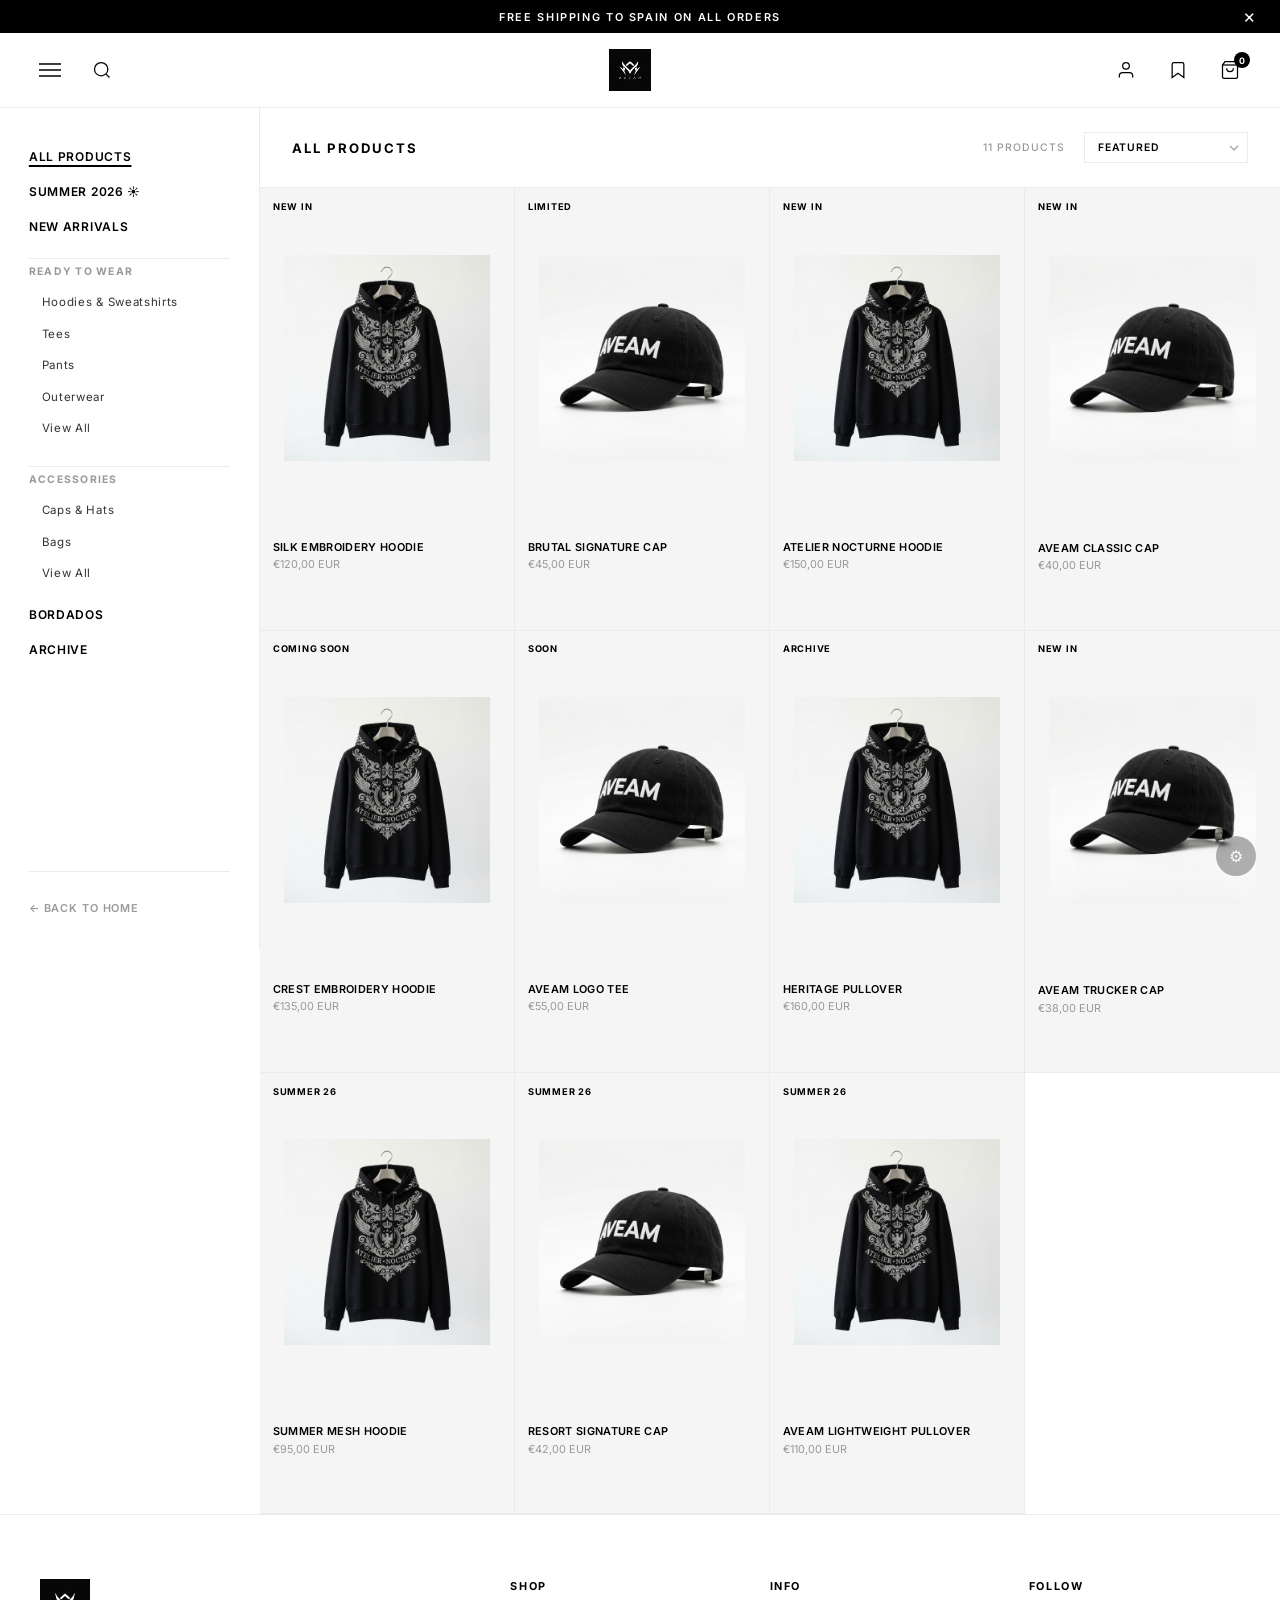
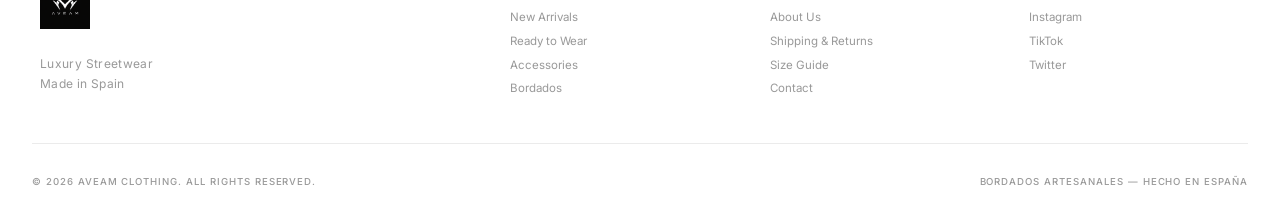
==== collections.html @ 3dc78bde "feat: implement collections page with sidebar, product grid, and cart functionality" ====
<!DOCTYPE html>
<html lang="es">
<head>
    <meta charset="UTF-8">
    <meta name="viewport" content="width=device-width, initial-scale=1.0">
    <title>AVEAM | Collections</title>
    <meta name="description" content="Browse the full AVEAM collection. Luxury embroidered streetwear, hoodies, caps and accessories. Made in Spain.">
    <link href="https://fonts.googleapis.com/css2?family=Inter:wght@300;400;500;600;700;800;900&display=swap" rel="stylesheet">
    <link rel="stylesheet" href="store.css">
    <link rel="stylesheet" href="collections.css">
</head>
<body class="collections-body">

    <!-- Announcement Bar -->
    <div class="announcement-bar" id="announcement-bar">
        <span>FREE SHIPPING TO SPAIN ON ALL ORDERS</span>
        <button class="announcement-close" id="announcement-close" aria-label="Close">&times;</button>
    </div>

    <!-- Header -->
    <header class="store-header" id="store-header">
        <div class="header-left">
            <button class="header-icon menu-toggle" id="menu-toggle" aria-label="Open menu">
                <svg width="22" height="14" viewBox="0 0 22 14" fill="none">
                    <line y1="1" x2="22" y2="1" stroke="currentColor" stroke-width="1.5"/>
                    <line y1="7" x2="22" y2="7" stroke="currentColor" stroke-width="1.5"/>
                    <line y1="13" x2="22" y2="13" stroke="currentColor" stroke-width="1.5"/>
                </svg>
            </button>
            <button class="header-icon" id="search-toggle" aria-label="Search">
                <svg width="20" height="20" viewBox="0 0 24 24" fill="none" stroke="currentColor" stroke-width="1.5">
                    <circle cx="11" cy="11" r="8"/><line x1="21" y1="21" x2="16.65" y2="16.65"/>
                </svg>
            </button>
        </div>
        <a href="index.html" class="header-logo">
            <img src="logos/logo.png" alt="AVEAM" class="logo-img">
        </a>
        <div class="header-right">
            <button class="header-icon" aria-label="Account">
                <svg width="20" height="20" viewBox="0 0 24 24" fill="none" stroke="currentColor" stroke-width="1.5">
                    <path d="M20 21v-2a4 4 0 0 0-4-4H8a4 4 0 0 0-4 4v2"/><circle cx="12" cy="7" r="4"/>
                </svg>
            </button>
            <button class="header-icon" aria-label="Wishlist">
                <svg width="20" height="20" viewBox="0 0 24 24" fill="none" stroke="currentColor" stroke-width="1.5">
                    <path d="M19 21l-7-5-7 5V5a2 2 0 0 1 2-2h10a2 2 0 0 1 2 2z"/>
                </svg>
            </button>
            <button class="header-icon cart-toggle" id="cart-toggle" aria-label="Cart">
                <svg width="20" height="20" viewBox="0 0 24 24" fill="none" stroke="currentColor" stroke-width="1.5">
                    <path d="M6 2L3 6v14a2 2 0 0 0 2 2h14a2 2 0 0 0 2-2V6l-3-4z"/><line x1="3" y1="6" x2="21" y2="6"/><path d="M16 10a4 4 0 0 1-8 0"/>
                </svg>
                <span class="cart-count" id="cart-count">0</span>
            </button>
        </div>
    </header>

    <!-- Search Overlay -->
    <div class="search-overlay" id="search-overlay">
        <div class="search-container">
            <input type="text" class="search-input" id="search-input" placeholder="SEARCH AVEAM..." autocomplete="off">
            <button class="search-close" id="search-close" aria-label="Close search">
                <svg width="20" height="20" viewBox="0 0 24 24" fill="none" stroke="currentColor" stroke-width="1.5">
                    <line x1="18" y1="6" x2="6" y2="18"/><line x1="6" y1="6" x2="18" y2="18"/>
                </svg>
            </button>
        </div>
    </div>

    <!-- Mobile Sidebar Overlay -->
    <div class="sidebar-overlay" id="sidebar-overlay"></div>

    <!-- Main Layout: Sidebar + Grid -->
    <div class="collections-layout">

        <!-- Left Sidebar (persistent on desktop, drawer on mobile) -->
        <aside class="shop-sidebar" id="shop-sidebar">
            <div class="shop-sidebar-header">
                <button class="sidebar-close-mobile" id="sidebar-close" aria-label="Close">
                    <svg width="18" height="18" viewBox="0 0 24 24" fill="none" stroke="currentColor" stroke-width="1.5">
                        <line x1="18" y1="6" x2="6" y2="18"/><line x1="6" y1="6" x2="18" y2="18"/>
                    </svg>
                </button>
            </div>

            <nav class="shop-categories">
                <a href="#" class="cat-link active" data-cat="all">ALL PRODUCTS</a>
                <a href="#" class="cat-link" data-cat="summer">SUMMER 2026 ☀</a>
                <a href="#" class="cat-link" data-cat="new-arrivals">NEW ARRIVALS</a>

                <div class="cat-group">
                    <span class="cat-group-title">READY TO WEAR</span>
                    <a href="#" class="cat-link sub" data-cat="hoodies">Hoodies & Sweatshirts</a>
                    <a href="#" class="cat-link sub" data-cat="tees">Tees</a>
                    <a href="#" class="cat-link sub" data-cat="pants">Pants</a>
                    <a href="#" class="cat-link sub" data-cat="outerwear">Outerwear</a>
                    <a href="#" class="cat-link sub" data-cat="rtw-all">View All</a>
                </div>

                <div class="cat-group">
                    <span class="cat-group-title">ACCESSORIES</span>
                    <a href="#" class="cat-link sub" data-cat="caps">Caps & Hats</a>
                    <a href="#" class="cat-link sub" data-cat="bags">Bags</a>
                    <a href="#" class="cat-link sub" data-cat="acc-all">View All</a>
                </div>

                <a href="#" class="cat-link" data-cat="bordados">BORDADOS</a>
                <a href="#" class="cat-link" data-cat="archive">ARCHIVE</a>
            </nav>

            <div class="shop-sidebar-footer">
                <a href="index.html" class="back-home-link">← BACK TO HOME</a>
            </div>
        </aside>

        <!-- Right Content -->
        <main class="shop-main">
            <!-- Category Header -->
            <div class="shop-header">
                <h1 class="shop-title" id="shop-title">ALL PRODUCTS</h1>
                <div class="shop-controls">
                    <span class="product-count" id="product-count">0 PRODUCTS</span>
                    <button class="refine-btn mobile-filter" id="mobile-filter-btn">
                        <svg width="16" height="16" viewBox="0 0 24 24" fill="none" stroke="currentColor" stroke-width="1.5">
                            <line x1="4" y1="6" x2="20" y2="6"/><line x1="4" y1="12" x2="20" y2="12"/><line x1="4" y1="18" x2="20" y2="18"/>
                            <circle cx="8" cy="6" r="2" fill="currentColor"/><circle cx="16" cy="12" r="2" fill="currentColor"/><circle cx="10" cy="18" r="2" fill="currentColor"/>
                        </svg>
                        FILTER
                    </button>
                    <div class="sort-dropdown">
                        <select id="sort-select" class="sort-select">
                            <option value="featured">FEATURED</option>
                            <option value="price-asc">PRICE: LOW TO HIGH</option>
                            <option value="price-desc">PRICE: HIGH TO LOW</option>
                            <option value="newest">NEWEST</option>
                        </select>
                    </div>
                </div>
            </div>

            <!-- Product Grid -->
            <div class="shop-grid" id="shop-grid">
                <!-- Products injected by JS -->
            </div>

            <!-- Empty State -->
            <div class="shop-empty" id="shop-empty" style="display:none;">
                <svg width="48" height="48" viewBox="0 0 24 24" fill="none" stroke="#ccc" stroke-width="1">
                    <path d="M6 2L3 6v14a2 2 0 0 0 2 2h14a2 2 0 0 0 2-2V6l-3-4z"/><line x1="3" y1="6" x2="21" y2="6"/><path d="M16 10a4 4 0 0 1-8 0"/>
                </svg>
                <p>No products found in this category</p>
                <a href="#" class="cat-link reset-link" data-cat="all">VIEW ALL PRODUCTS</a>
            </div>
        </main>
    </div>

    <!-- Cart Drawer -->
    <div class="cart-overlay" id="cart-overlay"></div>
    <aside class="cart-drawer" id="cart-drawer">
        <div class="cart-header">
            <h3>YOUR BAG</h3>
            <button class="cart-close" id="cart-close" aria-label="Close cart">
                <svg width="20" height="20" viewBox="0 0 24 24" fill="none" stroke="currentColor" stroke-width="1.5">
                    <line x1="18" y1="6" x2="6" y2="18"/><line x1="6" y1="6" x2="18" y2="18"/>
                </svg>
            </button>
        </div>
        <div class="cart-items" id="cart-items">
            <div class="cart-empty" id="cart-empty">
                <svg width="48" height="48" viewBox="0 0 24 24" fill="none" stroke="#ccc" stroke-width="1">
                    <path d="M6 2L3 6v14a2 2 0 0 0 2 2h14a2 2 0 0 0 2-2V6l-3-4z"/><line x1="3" y1="6" x2="21" y2="6"/><path d="M16 10a4 4 0 0 1-8 0"/>
                </svg>
                <p>Your bag is empty</p>
            </div>
        </div>
        <div class="cart-footer" id="cart-footer" style="display:none;">
            <div class="cart-total">
                <span>TOTAL</span>
                <span id="cart-total-price">€0,00</span>
            </div>
            <button class="checkout-btn">CHECKOUT</button>
            <p class="cart-shipping-note">Free shipping to Spain on all orders</p>
        </div>
    </aside>

    <!-- Footer -->
    <footer class="store-footer">
        <div class="footer-grid">
            <div class="footer-col">
                <img src="logos/logo.png" alt="AVEAM" class="footer-logo">
                <p class="footer-tagline">Luxury Streetwear<br>Made in Spain</p>
            </div>
            <div class="footer-col">
                <h4>SHOP</h4>
                <a href="collections.html?cat=new-arrivals">New Arrivals</a>
                <a href="collections.html?cat=rtw-all">Ready to Wear</a>
                <a href="collections.html?cat=acc-all">Accessories</a>
                <a href="collections.html?cat=bordados">Bordados</a>
            </div>
            <div class="footer-col">
                <h4>INFO</h4>
                <a href="#">About Us</a>
                <a href="#">Shipping & Returns</a>
                <a href="#">Size Guide</a>
                <a href="#">Contact</a>
            </div>
            <div class="footer-col">
                <h4>FOLLOW</h4>
                <a href="#">Instagram</a>
                <a href="#">TikTok</a>
                <a href="#">Twitter</a>
            </div>
        </div>
        <div class="footer-bottom">
            <span>© 2026 AVEAM CLOTHING. ALL RIGHTS RESERVED.</span>
            <span>BORDADOS ARTESANALES — HECHO EN ESPAÑA</span>
        </div>
    </footer>

    <a href="hub.html" class="hub-access" title="Admin Hub">⚙</a>

    <script src="collections.js"></script>
</body>
</html>
---- store.css ----
/* ============================================
   AVEAM STORE — Luxury Minimalist (Amiri-inspired)
   ============================================ */

@import url('https://fonts.googleapis.com/css2?family=Inter:wght@300;400;500;600;700;800;900&display=swap');

*, *::before, *::after {
    margin: 0;
    padding: 0;
    box-sizing: border-box;
}

:root {
    --white: #ffffff;
    --off-white: #f5f5f5;
    --light-gray: #ebebeb;
    --mid-gray: #999;
    --dark-gray: #333;
    --black: #000000;
    --font: 'Inter', -apple-system, BlinkMacSystemFont, 'Helvetica Neue', sans-serif;
    --ease: cubic-bezier(0.16, 1, 0.3, 1);
}

html { scroll-behavior: smooth; }

body {
    font-family: var(--font);
    background: var(--white);
    color: var(--black);
    overflow-x: hidden;
    -webkit-font-smoothing: antialiased;
}

a { color: inherit; text-decoration: none; }
button { cursor: pointer; background: none; border: none; font-family: var(--font); color: inherit; }
img { display: block; max-width: 100%; }

/* Scrollbar */
::-webkit-scrollbar { width: 4px; }
::-webkit-scrollbar-track { background: var(--white); }
::-webkit-scrollbar-thumb { background: var(--black); }

/* ── Announcement Bar ── */
.announcement-bar {
    background: var(--black);
    color: var(--white);
    text-align: center;
    padding: 0.6rem 2rem;
    font-size: 0.68rem;
    font-weight: 600;
    letter-spacing: 0.15em;
    position: relative;
    z-index: 1001;
    transition: transform 0.4s var(--ease), opacity 0.4s var(--ease);
}
.announcement-bar.hidden { transform: translateY(-100%); opacity: 0; height: 0; padding: 0; overflow: hidden; }
.announcement-close {
    position: absolute; right: 1.5rem; top: 50%; transform: translateY(-50%);
    color: var(--white); font-size: 1.2rem; line-height: 1;
}

/* ── Header ── */
.store-header {
    position: sticky; top: 0; z-index: 1000;
    display: flex; justify-content: space-between; align-items: center;
    padding: 1rem 2rem;
    background: var(--white);
    border-bottom: 1px solid var(--light-gray);
    transition: box-shadow 0.3s ease;
}
.store-header.scrolled { box-shadow: 0 1px 10px rgba(0,0,0,0.06); }

.header-left, .header-right { display: flex; align-items: center; gap: 1rem; min-width: 120px; }
.header-right { justify-content: flex-end; }

.header-icon {
    display: flex; align-items: center; justify-content: center;
    width: 36px; height: 36px; position: relative;
    transition: opacity 0.2s;
}
.header-icon:hover { opacity: 0.5; }

.header-logo { display: flex; align-items: center; }
.logo-img {
    height: 42px; width: auto;
    filter: invert(0);
    transition: opacity 0.3s;
}
.logo-img:hover { opacity: 0.7; }

.cart-count {
    position: absolute; top: 0; right: -2px;
    background: var(--black); color: var(--white);
    font-size: 0.55rem; font-weight: 700;
    width: 16px; height: 16px; border-radius: 50%;
    display: flex; align-items: center; justify-content: center;
}

/* ── Sidebar Navigation ── */
.sidebar-overlay {
    position: fixed; inset: 0; background: rgba(0,0,0,0.4);
    z-index: 2000; opacity: 0; pointer-events: none;
    transition: opacity 0.4s var(--ease);
}
.sidebar-overlay.active { opacity: 1; pointer-events: all; }

.sidebar-nav {
    position: fixed; top: 0; left: 0; bottom: 0;
    width: 440px; max-width: 85vw;
    background: var(--off-white);
    z-index: 2001;
    display: flex; flex-direction: column;
    padding: 2rem;
    transform: translateX(-100%);
    transition: transform 0.5s var(--ease);
}
.sidebar-nav.active { transform: translateX(0); }

.sidebar-header {
    display: flex; align-items: center; gap: 1rem;
    margin-bottom: 3rem;
}
.sidebar-close { display: flex; align-items: center; }
.sidebar-close:hover { opacity: 0.5; }

.sidebar-links {
    list-style: none; flex: 1;
    display: flex; flex-direction: column; gap: 0.2rem;
}
.sidebar-link {
    display: block; padding: 0.9rem 0;
    font-size: 0.85rem; font-weight: 700;
    letter-spacing: 0.08em;
    transition: opacity 0.2s, padding-left 0.3s var(--ease);
    border-bottom: 1px solid transparent;
}
.sidebar-link:hover { opacity: 0.5; padding-left: 0.5rem; }
.sidebar-link.active { border-bottom-color: var(--black); }

.sidebar-footer {
    border-top: 1px solid var(--light-gray);
    padding-top: 1.5rem;
    display: flex; flex-direction: column; gap: 0.8rem;
}
.sidebar-footer-link {
    display: flex; align-items: center; gap: 0.6rem;
    font-size: 0.75rem; font-weight: 600; letter-spacing: 0.1em;
    text-decoration: underline; text-underline-offset: 3px;
}
.sidebar-footer-info { font-size: 0.7rem; color: var(--mid-gray); }

/* ── Search Overlay ── */
.search-overlay {
    position: fixed; top: 0; left: 0; right: 0;
    background: var(--white);
    z-index: 3000; padding: 2rem;
    transform: translateY(-100%);
    transition: transform 0.4s var(--ease);
    box-shadow: 0 4px 20px rgba(0,0,0,0.1);
}
.search-overlay.active { transform: translateY(0); }
.search-container { display: flex; align-items: center; gap: 1rem; max-width: 800px; margin: 0 auto; }
.search-input {
    flex: 1; border: none; border-bottom: 2px solid var(--black);
    font-size: 1.2rem; font-weight: 500; letter-spacing: 0.1em;
    padding: 1rem 0; background: transparent; outline: none;
    font-family: var(--font);
}
.search-close:hover { opacity: 0.5; }

/* ── Hero Section ── */
.hero {
    position: relative;
    height: 92vh; min-height: 500px;
    display: flex; align-items: center; justify-content: center;
    overflow: hidden; margin: 0;
}
.hero-media {
    position: absolute; inset: 0;
}
.hero-img {
    width: 100%; height: 100%;
    object-fit: cover; object-position: center top;
}
.hero-overlay {
    position: absolute; inset: 0;
    background: linear-gradient(
        180deg,
        rgba(0,0,0,0.1) 0%,
        rgba(0,0,0,0.0) 40%,
        rgba(0,0,0,0.5) 100%
    );
}
.hero-content {
    position: relative; z-index: 2;
    text-align: center; color: var(--white);
    padding: 2rem;
}
.hero-subtitle {
    font-size: 0.72rem; font-weight: 600;
    letter-spacing: 0.35em; margin-bottom: 1.5rem;
    opacity: 0; animation: fadeUp 0.8s 0.3s var(--ease) forwards;
}
.hero-title {
    font-size: clamp(2.5rem, 8vw, 6.5rem);
    font-weight: 900; line-height: 0.88;
    letter-spacing: -0.04em; margin-bottom: 2.5rem;
    opacity: 0; animation: fadeUp 0.8s 0.5s var(--ease) forwards;
}
.hero-cta {
    display: inline-block;
    padding: 1rem 3rem;
    border: 1.5px solid var(--white);
    font-size: 0.7rem; font-weight: 700;
    letter-spacing: 0.2em;
    transition: all 0.3s var(--ease);
    opacity: 0; animation: fadeUp 0.8s 0.7s var(--ease) forwards;
}
.hero-cta:hover {
    background: var(--white); color: var(--black);
}

@keyframes fadeUp {
    from { opacity: 0; transform: translateY(20px); }
    to { opacity: 1; transform: translateY(0); }
}

/* ── Category Bar ── */
.category-bar {
    display: flex; justify-content: space-between; align-items: center;
    padding: 1.5rem 2rem;
    border-bottom: 1px solid var(--light-gray);
    position: sticky; top: 60px; background: var(--white); z-index: 50;
}
.category-title {
    font-size: 0.8rem; font-weight: 700;
    letter-spacing: 0.15em;
}
.refine-btn {
    display: flex; align-items: center; gap: 0.5rem;
    font-size: 0.72rem; font-weight: 600;
    letter-spacing: 0.1em;
    padding: 0.6rem 1.2rem;
    border: 1px solid var(--black);
    transition: all 0.2s;
}
.refine-btn:hover { background: var(--black); color: var(--white); }

/* ── Product Grid ── */
.product-grid {
    display: grid;
    grid-template-columns: repeat(4, 1fr);
    gap: 0; /* Amiri-style no gap */
}

.product-card {
    position: relative;
    background: var(--off-white);
    border-right: 1px solid var(--light-gray);
    border-bottom: 1px solid var(--light-gray);
    padding: 0;
    transition: opacity 0.4s var(--ease);
    overflow: hidden;
}
.product-card:nth-child(4n) { border-right: none; }

.product-badge {
    position: absolute; top: 1rem; left: 1rem; z-index: 5;
    font-size: 0.6rem; font-weight: 700;
    letter-spacing: 0.1em; color: var(--black);
}

.product-wishlist {
    position: absolute; top: 1rem; right: 1rem; z-index: 5;
    opacity: 0; transition: opacity 0.3s;
}
.product-card:hover .product-wishlist { opacity: 1; }
.product-wishlist:hover { opacity: 0.5 !important; }

.product-link { display: block; }

.product-image-wrap {
    aspect-ratio: 3/4;
    display: flex; align-items: center; justify-content: center;
    padding: 2rem;
    overflow: hidden;
}
.product-img {
    width: 100%; height: 100%;
    object-fit: contain;
    transition: transform 0.7s var(--ease);
}
.product-card:hover .product-img { transform: scale(1.06); }

.product-info { padding: 1rem 1rem 0.5rem; }
.product-name {
    font-size: 0.72rem; font-weight: 600;
    letter-spacing: 0.04em;
    margin-bottom: 0.3rem;
}
.product-price {
    font-size: 0.72rem; color: var(--mid-gray);
    font-weight: 400;
}

.add-to-cart-btn {
    width: calc(100% - 2rem); margin: 0.5rem 1rem 1rem;
    padding: 0.8rem;
    background: var(--black); color: var(--white);
    font-size: 0.65rem; font-weight: 700;
    letter-spacing: 0.15em;
    opacity: 0; transform: translateY(8px);
    transition: all 0.35s var(--ease);
}
.product-card:hover .add-to-cart-btn { opacity: 1; transform: translateY(0); }
.add-to-cart-btn:hover { background: var(--dark-gray); }

/* ── Brand Story ── */
.brand-story {
    padding: 8rem 2rem;
    display: flex; align-items: center; justify-content: center;
    background: var(--black); color: var(--white);
}
.story-content {
    text-align: center; max-width: 600px;
}
.story-logo {
    width: 80px; height: 80px; object-fit: contain;
    margin: 0 auto 2rem;
    filter: invert(1);
}
.story-content h2 {
    font-size: 0.8rem; font-weight: 700;
    letter-spacing: 0.3em; margin-bottom: 1.5rem;
}
.story-content p {
    font-size: 0.95rem; line-height: 1.8;
    color: rgba(255,255,255,0.7); font-weight: 300;
    margin-bottom: 2.5rem;
}
.story-cta {
    display: inline-block;
    padding: 0.9rem 2.5rem;
    border: 1px solid rgba(255,255,255,0.4);
    font-size: 0.68rem; font-weight: 600;
    letter-spacing: 0.2em;
    transition: all 0.3s var(--ease);
}
.story-cta:hover { background: var(--white); color: var(--black); }

/* ── Cart Drawer ── */
.cart-overlay {
    position: fixed; inset: 0; background: rgba(0,0,0,0.4);
    z-index: 4000; opacity: 0; pointer-events: none;
    transition: opacity 0.4s var(--ease);
}
.cart-overlay.active { opacity: 1; pointer-events: all; }

.cart-drawer {
    position: fixed; top: 0; right: 0; bottom: 0;
    width: 420px; max-width: 90vw;
    background: var(--white);
    z-index: 4001;
    display: flex; flex-direction: column;
    transform: translateX(100%);
    transition: transform 0.5s var(--ease);
}
.cart-drawer.active { transform: translateX(0); }

.cart-header {
    display: flex; justify-content: space-between; align-items: center;
    padding: 1.5rem 2rem;
    border-bottom: 1px solid var(--light-gray);
}
.cart-header h3 { font-size: 0.8rem; font-weight: 700; letter-spacing: 0.15em; }
.cart-close:hover { opacity: 0.5; }

.cart-items { flex: 1; overflow-y: auto; padding: 1.5rem 2rem; }
.cart-empty {
    display: flex; flex-direction: column;
    align-items: center; justify-content: center;
    height: 100%; gap: 1rem; color: var(--mid-gray);
    font-size: 0.8rem; letter-spacing: 0.1em;
}

.cart-item {
    display: flex; gap: 1rem; padding: 1rem 0;
    border-bottom: 1px solid var(--light-gray);
    animation: fadeUp 0.3s var(--ease);
}
.cart-item-img {
    width: 80px; height: 100px; object-fit: contain;
    background: var(--off-white); padding: 0.5rem;
}
.cart-item-info { flex: 1; display: flex; flex-direction: column; justify-content: center; }
.cart-item-name { font-size: 0.72rem; font-weight: 600; letter-spacing: 0.04em; margin-bottom: 0.3rem; }
.cart-item-price { font-size: 0.72rem; color: var(--mid-gray); }
.cart-item-remove {
    font-size: 0.6rem; color: var(--mid-gray);
    text-decoration: underline; margin-top: 0.5rem;
    letter-spacing: 0.05em; cursor: pointer; background: none; border: none;
    font-family: var(--font); text-align: left;
}
.cart-item-remove:hover { color: var(--black); }

.cart-footer {
    padding: 1.5rem 2rem;
    border-top: 1px solid var(--light-gray);
}
.cart-total {
    display: flex; justify-content: space-between;
    font-size: 0.8rem; font-weight: 700;
    letter-spacing: 0.1em; margin-bottom: 1rem;
}
.checkout-btn {
    width: 100%; padding: 1rem;
    background: var(--black); color: var(--white);
    font-size: 0.72rem; font-weight: 700;
    letter-spacing: 0.2em;
    transition: background 0.2s;
}
.checkout-btn:hover { background: var(--dark-gray); }
.cart-shipping-note {
    text-align: center; font-size: 0.6rem;
    color: var(--mid-gray); margin-top: 0.8rem;
    letter-spacing: 0.08em;
}

/* ── Footer ── */
.store-footer {
    border-top: 1px solid var(--light-gray);
    padding: 4rem 2rem 2rem;
}
.footer-grid {
    display: grid;
    grid-template-columns: 2fr 1fr 1fr 1fr;
    gap: 3rem; max-width: 1200px;
    margin: 0 auto 3rem;
}
.footer-logo {
    width: 50px; height: 50px; object-fit: contain;
    margin-bottom: 1rem;
}
.footer-tagline {
    font-size: 0.75rem; color: var(--mid-gray);
    line-height: 1.6; letter-spacing: 0.03em;
}
.footer-col { display: flex; flex-direction: column; gap: 0.6rem; }
.footer-col h4 {
    font-size: 0.68rem; font-weight: 700;
    letter-spacing: 0.15em; margin-bottom: 0.5rem;
}
.footer-col a {
    font-size: 0.72rem; color: var(--mid-gray);
    transition: color 0.2s;
}
.footer-col a:hover { color: var(--black); }

.footer-bottom {
    display: flex; justify-content: space-between;
    border-top: 1px solid var(--light-gray);
    padding-top: 2rem;
    font-size: 0.6rem; color: var(--mid-gray);
    letter-spacing: 0.1em; font-weight: 500;
}

/* ── Admin Hub Access ── */
.hub-access {
    position: fixed; bottom: 1.5rem; right: 1.5rem;
    width: 40px; height: 40px;
    background: var(--black); color: var(--white);
    border-radius: 50%;
    display: flex; align-items: center; justify-content: center;
    font-size: 1rem; z-index: 999;
    opacity: 0.3; transition: opacity 0.3s;
    text-decoration: none;
}
.hub-access:hover { opacity: 1; }

/* ── Responsive ── */
@media (max-width: 1024px) {
    .product-grid { grid-template-columns: repeat(3, 1fr); }
    .product-card:nth-child(4n) { border-right: 1px solid var(--light-gray); }
    .product-card:nth-child(3n) { border-right: none; }
    .footer-grid { grid-template-columns: repeat(2, 1fr); gap: 2rem; }
}
@media (max-width: 768px) {
    .product-grid { grid-template-columns: repeat(2, 1fr); }
    .product-card:nth-child(3n) { border-right: 1px solid var(--light-gray); }
    .product-card:nth-child(2n) { border-right: none; }
    .hero { height: 70vh; }
    .hero-title { font-size: clamp(2rem, 10vw, 4rem); }
    .store-header { padding: 0.8rem 1rem; }
    .logo-img { height: 32px; }
    .category-bar { padding: 1rem; }
    .footer-grid { grid-template-columns: 1fr 1fr; }
    .footer-bottom { flex-direction: column; gap: 0.5rem; text-align: center; }
    .add-to-cart-btn { opacity: 1; transform: translateY(0); }
    .product-wishlist { opacity: 1; }
}
@media (max-width: 480px) {
    .product-grid { grid-template-columns: repeat(2, 1fr); }
    .product-image-wrap { padding: 1rem; }
    .brand-story { padding: 5rem 1.5rem; }
}
---- collections.css ----
/* ============================================
   AVEAM Collections Page — Sidebar + Grid Layout
   ============================================ */

/* ── Layout ── */
.collections-body {
    overflow-x: hidden;
}

.collections-layout {
    display: flex;
    min-height: calc(100vh - 60px);
}

/* ── Shop Sidebar (Desktop: fixed left, Mobile: drawer) ── */
.shop-sidebar {
    width: 260px;
    min-width: 260px;
    border-right: 1px solid var(--light-gray);
    padding: 2rem 1.8rem;
    position: sticky;
    top: 60px;
    height: calc(100vh - 60px);
    overflow-y: auto;
    display: flex;
    flex-direction: column;
    background: var(--white);
    z-index: 100;
    transition: transform 0.45s var(--ease);
}

.shop-sidebar-header {
    display: none;
}

.shop-sidebar::-webkit-scrollbar { width: 2px; }
.shop-sidebar::-webkit-scrollbar-thumb { background: var(--light-gray); }

/* ── Categories ── */
.shop-categories {
    display: flex;
    flex-direction: column;
    gap: 0.15rem;
    flex: 1;
}

.cat-link {
    display: block;
    padding: 0.55rem 0;
    font-size: 0.75rem;
    font-weight: 600;
    letter-spacing: 0.06em;
    color: var(--black);
    transition: opacity 0.2s, padding-left 0.25s var(--ease);
    text-decoration: none;
}
.cat-link:hover {
    opacity: 0.45;
    padding-left: 0.4rem;
}
.cat-link.active {
    text-decoration: underline;
    text-underline-offset: 4px;
    text-decoration-thickness: 1.5px;
}
.cat-link.sub {
    font-weight: 400;
    font-size: 0.72rem;
    color: var(--dark-gray);
    padding-left: 0.8rem;
}
.cat-link.sub:hover { padding-left: 1.2rem; }

.cat-group {
    margin-top: 0.8rem;
    margin-bottom: 0.4rem;
}
.cat-group-title {
    display: block;
    font-size: 0.65rem;
    font-weight: 700;
    letter-spacing: 0.12em;
    color: var(--mid-gray);
    margin-bottom: 0.3rem;
    padding: 0.4rem 0 0.2rem;
    border-top: 1px solid var(--light-gray);
}

.shop-sidebar-footer {
    margin-top: auto;
    padding-top: 1.5rem;
    border-top: 1px solid var(--light-gray);
}
.back-home-link {
    font-size: 0.68rem;
    font-weight: 600;
    letter-spacing: 0.08em;
    color: var(--mid-gray);
    text-decoration: none;
    transition: color 0.2s;
}
.back-home-link:hover { color: var(--black); }

/* ── Shop Main ── */
.shop-main {
    flex: 1;
    min-width: 0;
}

.shop-header {
    display: flex;
    justify-content: space-between;
    align-items: center;
    padding: 1.5rem 2rem;
    border-bottom: 1px solid var(--light-gray);
    position: sticky;
    top: 60px;
    background: var(--white);
    z-index: 50;
}
.shop-title {
    font-size: 0.82rem;
    font-weight: 700;
    letter-spacing: 0.15em;
}
.shop-controls {
    display: flex;
    align-items: center;
    gap: 1.2rem;
}
.product-count {
    font-size: 0.65rem;
    color: var(--mid-gray);
    letter-spacing: 0.1em;
    font-weight: 500;
}
.mobile-filter {
    display: none;
}
.sort-select {
    font-family: var(--font);
    font-size: 0.65rem;
    font-weight: 600;
    letter-spacing: 0.08em;
    border: 1px solid var(--light-gray);
    padding: 0.5rem 0.8rem;
    background: var(--white);
    cursor: pointer;
    appearance: none;
    -webkit-appearance: none;
    padding-right: 1.5rem;
    background-image: url("data:image/svg+xml,%3Csvg width='10' height='6' viewBox='0 0 10 6' fill='none' xmlns='http://www.w3.org/2000/svg'%3E%3Cpath d='M1 1L5 5L9 1' stroke='%23999' stroke-width='1.2'/%3E%3C/svg%3E");
    background-repeat: no-repeat;
    background-position: right 0.5rem center;
}
.sort-select:focus { outline: none; border-color: var(--black); }

/* ── Product Grid ── */
.shop-grid {
    display: grid;
    grid-template-columns: repeat(4, 1fr);
    gap: 0;
}

.shop-product {
    position: relative;
    background: var(--off-white);
    border-right: 1px solid var(--light-gray);
    border-bottom: 1px solid var(--light-gray);
    overflow: hidden;
    opacity: 0;
    transform: translateY(16px);
    animation: shopFadeIn 0.5s var(--ease) forwards;
}
.shop-product:nth-child(4n) { border-right: none; }

@keyframes shopFadeIn {
    to { opacity: 1; transform: translateY(0); }
}

.shop-product .p-badge {
    position: absolute;
    top: 0.8rem;
    left: 0.8rem;
    font-size: 0.58rem;
    font-weight: 700;
    letter-spacing: 0.08em;
    color: var(--black);
    z-index: 3;
}
.shop-product .p-badge.sold-out { color: #b00; }

.shop-product .p-wish {
    position: absolute;
    top: 0.8rem;
    right: 0.8rem;
    z-index: 3;
    opacity: 0;
    transition: opacity 0.3s;
    background: none;
    border: none;
    cursor: pointer;
}
.shop-product:hover .p-wish { opacity: 1; }

.p-img-wrap {
    aspect-ratio: 3/4;
    display: flex;
    align-items: center;
    justify-content: center;
    padding: 1.5rem;
    overflow: hidden;
    cursor: pointer;
}
.p-img {
    width: 100%;
    height: 100%;
    object-fit: contain;
    transition: transform 0.65s var(--ease);
}
.shop-product:hover .p-img { transform: scale(1.05); }

.p-info {
    padding: 0.8rem 0.8rem 0.4rem;
}
.p-name {
    font-size: 0.68rem;
    font-weight: 600;
    letter-spacing: 0.03em;
    margin-bottom: 0.2rem;
}
.p-price {
    font-size: 0.68rem;
    color: var(--mid-gray);
}

.p-add-btn {
    display: block;
    width: calc(100% - 1.6rem);
    margin: 0.3rem 0.8rem 0.8rem;
    padding: 0.7rem;
    background: var(--black);
    color: var(--white);
    font-family: var(--font);
    font-size: 0.6rem;
    font-weight: 700;
    letter-spacing: 0.14em;
    border: none;
    cursor: pointer;
    opacity: 0;
    transform: translateY(6px);
    transition: all 0.3s var(--ease);
}
.shop-product:hover .p-add-btn {
    opacity: 1;
    transform: translateY(0);
}
.p-add-btn:hover { background: var(--dark-gray); }

/* ── Empty State ── */
.shop-empty {
    padding: 6rem 2rem;
    text-align: center;
    display: flex;
    flex-direction: column;
    align-items: center;
    gap: 1rem;
    color: var(--mid-gray);
}
.shop-empty p {
    font-size: 0.8rem;
    letter-spacing: 0.08em;
}
.reset-link {
    font-size: 0.7rem !important;
    text-decoration: underline !important;
    color: var(--black) !important;
}

/* ── Quick View Modal ── */
.quickview-overlay {
    position: fixed;
    inset: 0;
    background: rgba(0,0,0,0.5);
    z-index: 5000;
    opacity: 0;
    pointer-events: none;
    transition: opacity 0.35s var(--ease);
}
.quickview-overlay.active { opacity: 1; pointer-events: all; }

.quickview-modal {
    position: fixed;
    top: 50%;
    left: 50%;
    transform: translate(-50%, -50%) scale(0.95);
    background: var(--white);
    width: 90%;
    max-width: 900px;
    max-height: 85vh;
    z-index: 5001;
    display: flex;
    opacity: 0;
    pointer-events: none;
    transition: all 0.4s var(--ease);
    overflow: hidden;
}
.quickview-modal.active {
    opacity: 1;
    pointer-events: all;
    transform: translate(-50%, -50%) scale(1);
}

.qv-image {
    width: 50%;
    background: var(--off-white);
    display: flex;
    align-items: center;
    justify-content: center;
    padding: 2rem;
}
.qv-image img {
    max-width: 100%;
    max-height: 60vh;
    object-fit: contain;
}
.qv-details {
    width: 50%;
    padding: 3rem 2.5rem;
    display: flex;
    flex-direction: column;
    justify-content: center;
}
.qv-close {
    position: absolute;
    top: 1rem;
    right: 1rem;
    background: none;
    border: none;
    cursor: pointer;
    z-index: 5;
}
.qv-close:hover { opacity: 0.5; }
.qv-name {
    font-size: 1.1rem;
    font-weight: 700;
    letter-spacing: 0.05em;
    margin-bottom: 0.5rem;
}
.qv-price {
    font-size: 0.9rem;
    color: var(--mid-gray);
    margin-bottom: 2rem;
}
.qv-desc {
    font-size: 0.78rem;
    line-height: 1.7;
    color: var(--dark-gray);
    margin-bottom: 2rem;
}
.qv-sizes {
    display: flex;
    gap: 0.5rem;
    margin-bottom: 2rem;
}
.qv-size {
    width: 40px;
    height: 40px;
    border: 1px solid var(--light-gray);
    display: flex;
    align-items: center;
    justify-content: center;
    font-size: 0.65rem;
    font-weight: 600;
    cursor: pointer;
    font-family: var(--font);
    background: var(--white);
    transition: all 0.2s;
}
.qv-size:hover, .qv-size.selected {
    background: var(--black);
    color: var(--white);
    border-color: var(--black);
}
.qv-add-btn {
    width: 100%;
    padding: 1rem;
    background: var(--black);
    color: var(--white);
    font-family: var(--font);
    font-size: 0.7rem;
    font-weight: 700;
    letter-spacing: 0.18em;
    border: none;
    cursor: pointer;
    transition: background 0.2s;
}
.qv-add-btn:hover { background: var(--dark-gray); }

/* ── Responsive ── */
@media (max-width: 1200px) {
    .shop-grid { grid-template-columns: repeat(3, 1fr); }
    .shop-product:nth-child(4n) { border-right: 1px solid var(--light-gray); }
    .shop-product:nth-child(3n) { border-right: none; }
}

@media (max-width: 900px) {
    .shop-sidebar {
        position: fixed;
        top: 0;
        left: 0;
        bottom: 0;
        height: 100vh;
        z-index: 2001;
        transform: translateX(-100%);
        box-shadow: 4px 0 20px rgba(0,0,0,0.1);
    }
    .shop-sidebar.active { transform: translateX(0); }
    .shop-sidebar-header {
        display: flex;
        justify-content: flex-end;
        margin-bottom: 1rem;
    }
    .sidebar-close-mobile {
        background: none;
        border: none;
        cursor: pointer;
    }
    .mobile-filter { display: flex; }
    .shop-grid { grid-template-columns: repeat(2, 1fr); }
    .shop-product:nth-child(3n) { border-right: 1px solid var(--light-gray); }
    .shop-product:nth-child(2n) { border-right: none; }
    .shop-header { padding: 1rem; }
    .p-add-btn { opacity: 1; transform: translateY(0); }
    .shop-product .p-wish { opacity: 0.7; }
}

@media (max-width: 600px) {
    .shop-grid { grid-template-columns: repeat(2, 1fr); }
    .p-img-wrap { padding: 0.8rem; }
    .p-info { padding: 0.5rem; }
    .p-name { font-size: 0.6rem; }
    .p-add-btn { margin: 0.2rem 0.5rem 0.5rem; font-size: 0.55rem; }
    .qv-modal { flex-direction: column; }
    .qv-image, .qv-details { width: 100%; }
    .quickview-modal { flex-direction: column; max-height: 90vh; overflow-y: auto; }
    .qv-image { height: 40vh; padding: 1rem; }
    .qv-details { padding: 1.5rem; }
}
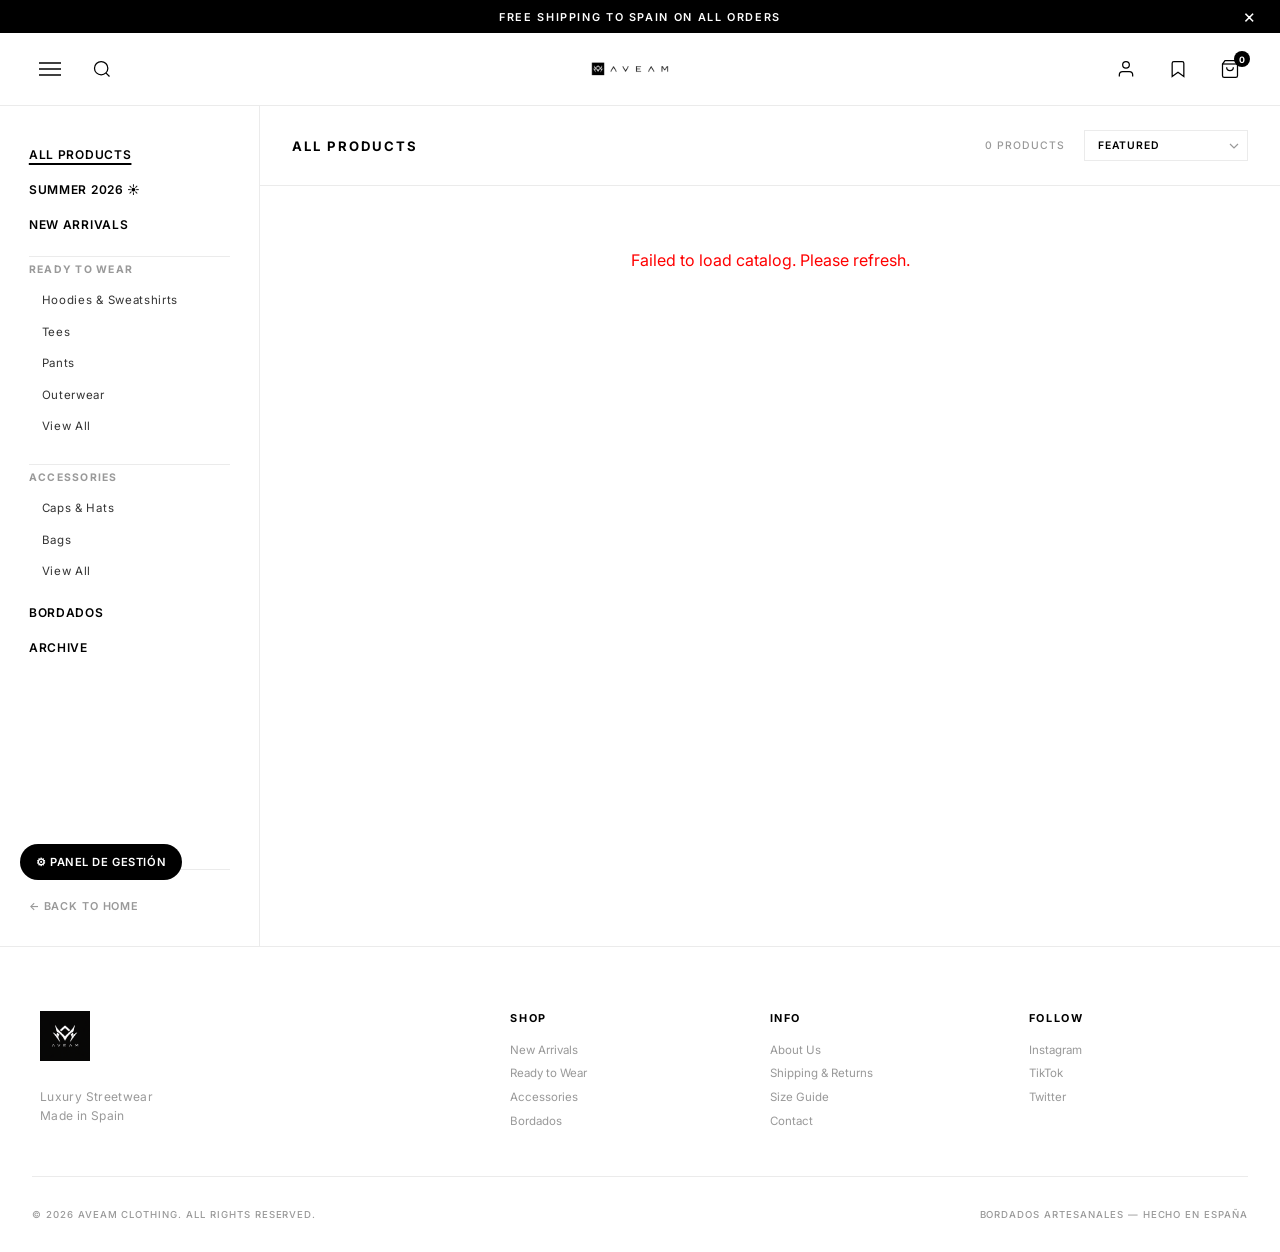
==== commit ab78cf04: "feat: migrate store product catalog to dynamic Shopify Storefront API integration" ====
--- a/collections.html
+++ b/collections.html
@@ -8,6 +8,8 @@
     <link href="https://fonts.googleapis.com/css2?family=Inter:wght@300;400;500;600;700;800;900&display=swap" rel="stylesheet">
     <link rel="stylesheet" href="store.css">
     <link rel="stylesheet" href="collections.css">
+    <!-- Shopify Buy SDK -->
+    <script src="https://sdks.shopifycdn.com/buy-button/latest/buy-button-storefront.min.js"></script>
 </head>
 <body class="collections-body">
 
@@ -34,7 +36,7 @@
             </button>
         </div>
         <a href="index.html" class="header-logo">
-            <img src="logos/logo.png" alt="AVEAM" class="logo-img">
+            <img src="logos/logo-text.png" alt="AVEAM" class="logo-img">
         </a>
         <div class="header-right">
             <button class="header-icon" aria-label="Account">
@@ -218,8 +220,10 @@
         </div>
     </footer>
 
-    <a href="hub.html" class="hub-access" title="Admin Hub">⚙</a>
-
-    <script src="collections.js"></script>
+    <a href="hub.html" class="hub-access" title="Admin Hub">
+        ⚙ PANEL DE GESTIÓN
+    </a>
+
+    <script src="collections.js?v=2"></script>
 </body>
 </html>
--- a/store.css
+++ b/store.css
@@ -82,11 +82,12 @@
 
 .header-logo { display: flex; align-items: center; }
 .logo-img {
-    height: 42px; width: auto;
+    height: 40px; width: auto;
+    transform: scale(2.2);
     filter: invert(0);
-    transition: opacity 0.3s;
-}
-.logo-img:hover { opacity: 0.7; }
+    transition: opacity 0.3s, transform 0.3s;
+}
+.logo-img:hover { opacity: 0.7; transform: scale(2.2); }
 
 .cart-count {
     position: absolute; top: 0; right: -2px;
@@ -466,14 +467,18 @@
 
 /* ── Admin Hub Access ── */
 .hub-access {
-    position: fixed; bottom: 1.5rem; right: 1.5rem;
-    width: 40px; height: 40px;
-    background: var(--black); color: var(--white);
-    border-radius: 50%;
+    position: fixed;
+    bottom: 20px;
+    left: 20px;
+    background: var(--black);
+    color: var(--white);
+    height: 36px;
+    padding: 0 16px;
+    border-radius: 18px;
     display: flex; align-items: center; justify-content: center;
-    font-size: 1rem; z-index: 999;
-    opacity: 0.3; transition: opacity 0.3s;
-    text-decoration: none;
+    text-decoration: none; font-size: 0.7rem; font-weight: 600; letter-spacing: 0.05em;
+    z-index: 9000;
+    transition: transform 0.3s, background 0.3s;
 }
 .hub-access:hover { opacity: 1; }
 
